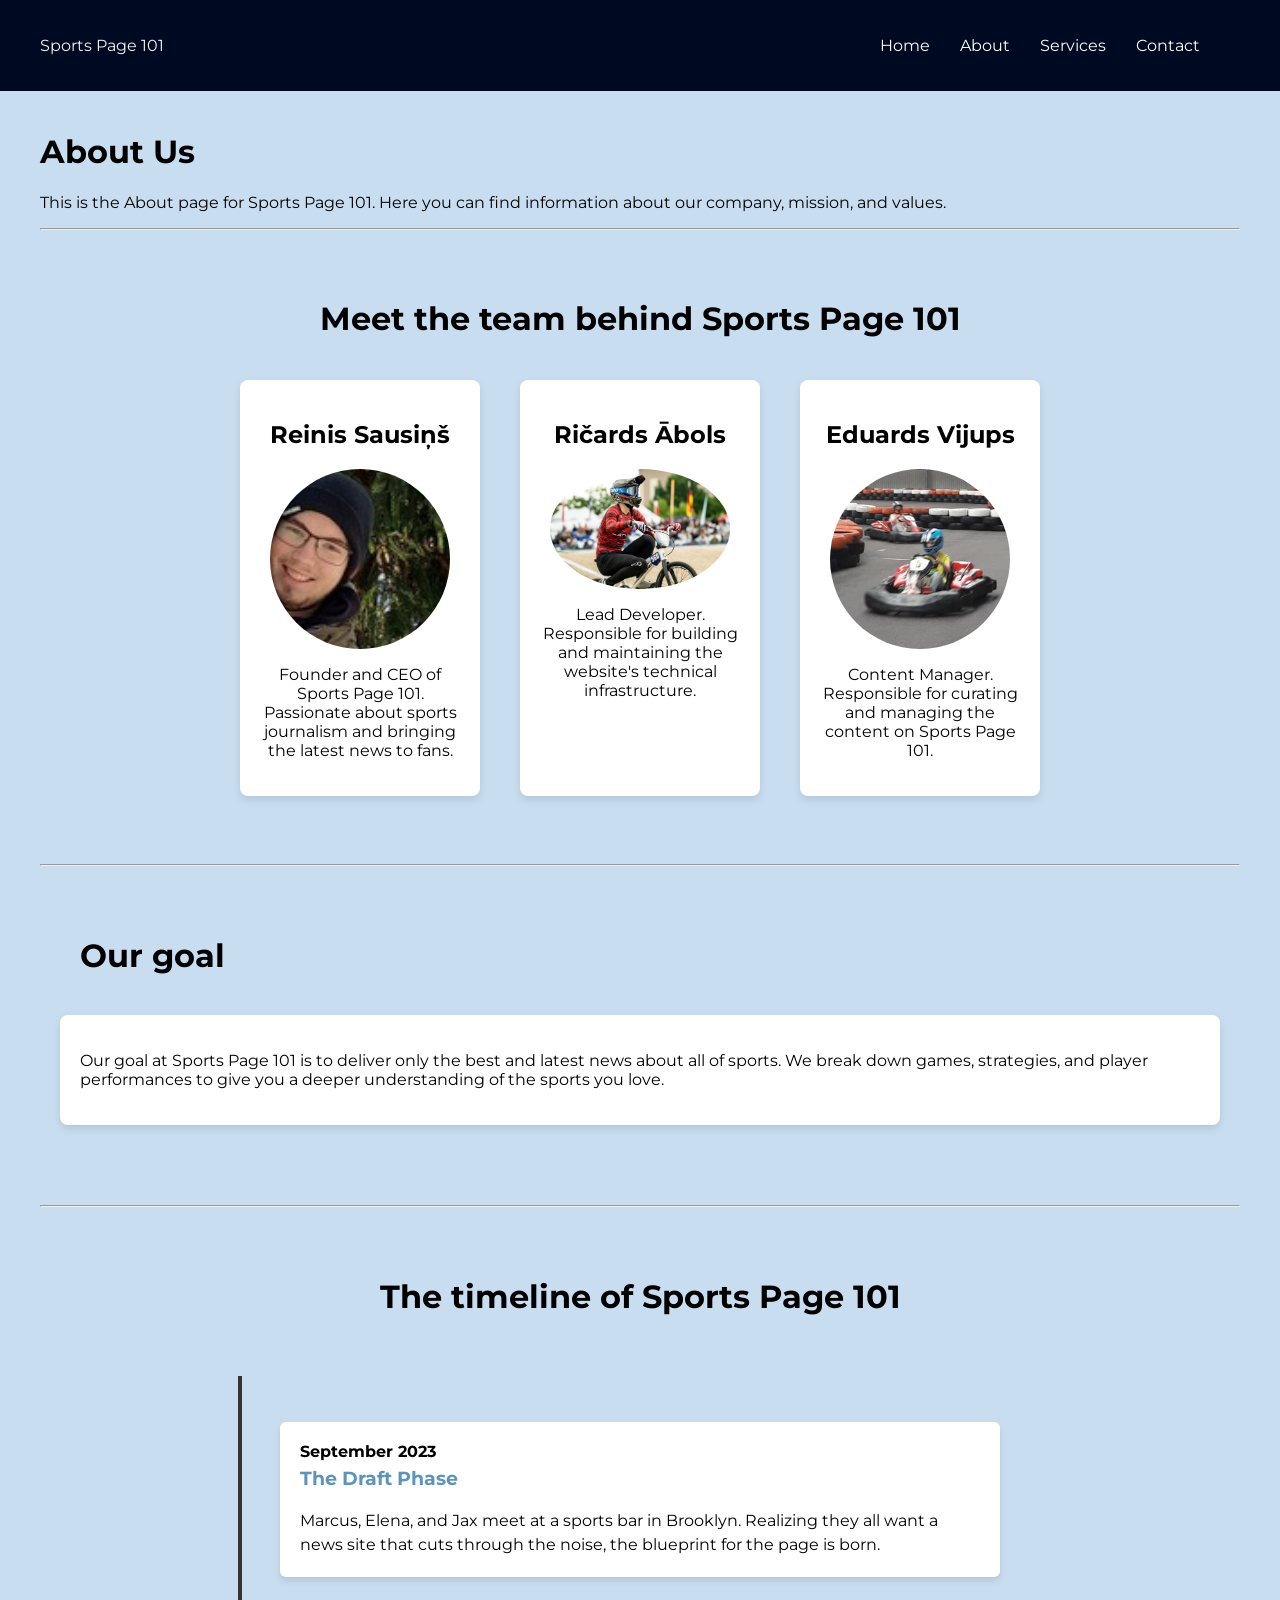
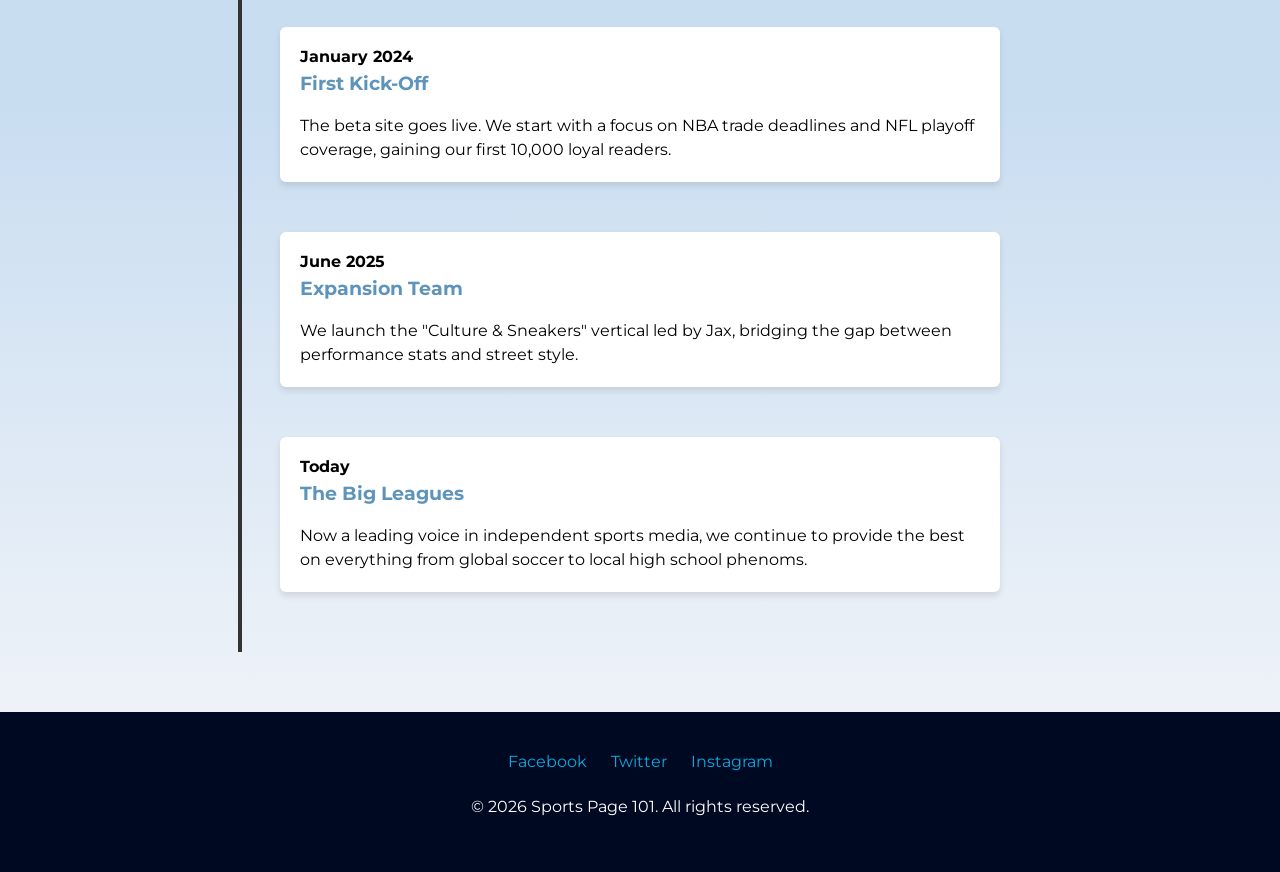
==== html/about.html @ 8d65ed63 "first commit" ====
<!DOCTYPE html>
<html lang="en">
<head>
    <meta charset="UTF-8">
    <meta name="viewport" content="width=device-width, initial-scale=1.0">
    <link rel="stylesheet" href="../css/style.css">
    <link rel="preconnect" href="https://fonts.googleapis.com">
    <link rel="preconnect" href="https://fonts.gstatic.com" crossorigin>
    <link href="https://fonts.googleapis.com/css2?family=Montserrat:ital,wght@0,100..900;1,100..900&display=swap" rel="stylesheet">
    <title>Main Page</title>
</head>
<body>
    <header id="main-header">
        <div class="header-container">
            <div class="header-logo">
                <p>Sports Page 101</p>
            </div>
            <nav class="header-links-container">
                <ul class="header-links">
                    <li><a href="index.html">Home</a></li>
                    <li><a href="about.html">About</a></li>
                    <li><a href="services.html">Services</a></li>
                    <li><a href="contact.html">Contact</a></li>
                </ul>
            </nav>
            <div class="dropdown">
                <button class="dropbtn">
                    Menu
                </button>
                <div class="dropdown-content">
                    <a href="index.html">Home</a>
                    <a href="about.html">About</a>
                    <a href="services.html">Services</a>
                    <a href="contact.html">Contact</a>
                </div>
            </div>
        </div>
    </header>

    <main>
        <div class="main-container">
            <div>
                <h1>About Us</h1>
                <p>This is the About page for Sports Page 101. Here you can find information about our company, mission, and values.</p>
            </div>
            <hr>
            <div class="featured-section">
                <h1>Meet the team behind Sports Page 101</h1>
                <div class="three-column-section">
                    <!-- These cards are also placeholders -->
                    <div class="card">
                        <h2>Reinis Sausiņš</h2>
                        <img src="../images/ReinisPhoto.jpeg" class="about-picture">
                        <p>Founder and CEO of Sports Page 101. Passionate about sports journalism and bringing the latest news to fans.</p>
                    </div>
                    <div class="card">
                        <h2>Ričards Ābols</h2>
                        <img src="../images/RicardsPhoto.JPG" class="about-picture">
                        <p>Lead Developer. Responsible for building and maintaining the website's technical infrastructure.</p>
                    </div>
                    <div class="card">
                        <h2>Eduards Vijups</h2>
                        <img src="../images/EduardsPhoto.jpg" class="about-picture">
                        <p>Content Manager. Responsible for curating and managing the content on Sports Page 101.</p>
                    </div>
                </div>
            </div>
            <hr>
            <h1 class="goal-title">Our goal</h1>
            <div class="goal-card">
                <p>Our goal at Sports Page 101 is to deliver only the best and latest news about all of sports. We break down games, strategies, and player performances to give you a deeper understanding of the sports you love.</p>
            </div>
            <hr>
            <h1 class="timeline-title">The timeline of Sports Page 101</h1>
            <div class="timeline">
                <ul class="timeline-list">
                    <!-- These cards are placeholders for the timeline -->
                    <li class="timeline-item">
                    <div class="timeline-content">
                        <span class="timeline-date">September 2023</span>
                        <h3>The Draft Phase</h3>
                        <p>Marcus, Elena, and Jax meet at a sports bar in Brooklyn. Realizing they all want a news site that cuts through the noise, the blueprint for the page is born.</p>
                    </div>
                    </li>

                    <li class="timeline-item">
                    <div class="timeline-content">
                        <span class="timeline-date">January 2024</span>
                        <h3>First Kick-Off</h3>
                        <p>The beta site goes live. We start with a focus on NBA trade deadlines and NFL playoff coverage, gaining our first 10,000 loyal readers.</p>
                    </div>
                    </li>

                    <li class="timeline-item">
                    <div class="timeline-content">
                        <span class="timeline-date">June 2025</span>
                        <h3>Expansion Team</h3>
                        <p>We launch the "Culture & Sneakers" vertical led by Jax, bridging the gap between performance stats and street style.</p>
                    </div>
                    </li>

                    <li class="timeline-item">
                    <div class="timeline-content">
                        <span class="timeline-date">Today</span>
                        <h3>The Big Leagues</h3>
                        <p>Now a leading voice in independent sports media, we continue to provide the best on everything from global soccer to local high school phenoms.</p>
                    </div>
                    </li>
                </ul>
            </div>
        </div>
    </main>
    <footer id="main-footer">
        <div class="footer-container">
            <div class="footer-social">
                <a href="#">Facebook</a>
                <a href="#">Twitter</a>
                <a href="#">Instagram</a>
            </div>
            <p>&copy; 2026 Sports Page 101. All rights reserved.</p>
        </div>
    </footer>
</body>
</html>
---- css/style.css ----
/* Colors I Used

Background: #c9ddf1
Header and Footer: #000922
Header and Footer Text : #f3f3f4
Link Text: #0ba9dd
Still thinking where to use this: #5e94ba


*/

body {
    /* background-color: #c9ddf1; */
    background-image: linear-gradient(to bottom, #c9ddf1 0%, #c9ddf1 69%, #f8f8fa 100%);
    font-family: 'Montserrat', sans-serif;
    margin: 0;
    padding: 0;
}

/* ==================================================== */
/* ================== Header Section ================== */
/* ==================================================== */

#main-header {
    background-color: #000922;
    color: #f3f3f4;
    padding: 20px 40px;
    text-align: center;
}

.header-container {
    display: flex;
    justify-content: space-between;
    align-items: center;
}

.header-links-container {
    display: flex;
    align-items: center;
    width: 400px;
    height: 50px;
    justify-content: center;
}

.header-links {
    display: flex;
    list-style-type: none;
    width: 350px;
    padding: 0;
    justify-content: space-around;
}

.header-links li a {
    color: white;
    text-decoration: none;
}

.header-links li a:hover {
    color: #afaffb;
    transition: .3s;
}

#scores {
    width: 100px;
    height: 100px;
}

#news {
    width: 100px;
    height: 100px;
}

#stats {
    width: 100px;
    height: 100px;
}

#highlights {
    width: 100px;
    height: 100px;
}

#schedule {
    width: 100px;
    height: 100px;
}

/* The dropdown container */
.dropdown {
    display: none;
    float: left;
    overflow: hidden;
}

/* Dropdown button */
.dropdown .dropbtn {
    font-size: 16px;
    border: none;
    outline: none;
    color: white;
    padding: 14px 16px;
    background-color: inherit;
    font-family: inherit; /* Important for vertical align on mobile phones */
    margin: 0; /* Important for vertical align on mobile phones */
}

/* Dropdown content (hidden by default) */
.dropdown-content {
    display: none;
    position: absolute;
    background-color: #f9f9f9;
    min-width: 160px;
    box-shadow: 0px 8px 16px 0px rgba(0,0,0,0.2);
    z-index: 1;
}

/* Links inside the dropdown */
.dropdown-content a {
    float: none;
    color: black;
    padding: 12px 16px;
    text-decoration: none;
    display: block;
    text-align: left;
}

/* Add a grey background color to dropdown links on hover */
.dropdown-content a:hover {
    background-color: #ddd;
}

/* Show the dropdown menu on hover */
.dropdown:hover .dropdown-content {
    display: block;
}

/* ==================================================== */
/* ================== Home and Others page Section ================== */
/* ==================================================== */

.main-container {
    max-width: 1200px;
    margin: 0 auto;
    padding: 20px;
}

.main-content {
    padding: 20px;
}

.featured-section {
    padding: 40px 20px;
    text-align: center;
    display: flex;
    flex-wrap: wrap;
    justify-content: center;
}

.featured-intro-to-page {
    width: 100%;
    max-width: 800px;
    margin-bottom: 40px;
    display: flex;
    justify-content: center;
}

.featured-intro-to-page .card {
    width: 100%;
    max-width: 900px;
}

.three-column-section {
    display: flex;
    flex-wrap: wrap;
    justify-content: center;
}

.card {
    display: flex;
    flex-direction: column;
    align-items: center;
    background-color: white;
    border-radius: 8px;
    box-shadow: 0 4px 8px rgba(0, 0, 0, 0.1);
    padding: 20px;
    margin: 20px;
    width: 300px;
    text-align: center;
}

.three-column-section .card {
    width: 200px;
}

/* ==================================================== */
/* ================== Service Page Section ================== */
/* ==================================================== */

.services-list {
    display: flex;
    flex-wrap: wrap;
    justify-content: center;
}

/* ==================================================== */
/* ================== Contact page Section ================== */
/* ==================================================== */

.contact-section {
    display: flex;
    flex-wrap: wrap;
    justify-content: center;
    align-items: center;
}

#contact-details ul {
    list-style-type: none;
    padding: 0;
}

.form {
    display: flex;
    flex-direction: column;
    align-items: center;
}

.input,
.textarea {
    display: block;
    width: 80%;
    padding: 15px 18px;
    margin-bottom: 20px;

    font-family: inherit;
    font-style: 1rem;
    color: #4d4d4d;
    
    border: 0;
    background-color: rgba(36, 36, 36, 0.1);
    border-radius: 5px;
}

.textarea {
    height: 100px;
    resize: none;
}

.input::placeholder,
.textarea::placeholder {
    color: #000000;
}

.btn {
    padding: 15px 30px;
    background-color: #5e94ba;
    border: #5e94ba 0.5px solid;
    color: white;
    border-radius: 20px;
    box-shadow: #000000 0px 4px 8px;
}

.btn:hover {
    background-color: rgb(9, 136, 179);
    border-color: rgb(9, 136, 179);
    box-shadow: #000000 0px 6px 12px;
    transition: .3s;
}

/* ==================================================== */
/* ================== About page Section ================== */
/* ==================================================== */

.about-picture {
    border-radius: 50%;
    max-width: 200px;
    width: 90%;
    height: auto;
}

/* Timeline Container */
.timeline {
    position: relative;
    max-width: 800px;
    margin: 40px auto;
    padding: 20px;
}

/* The vertical line */
.timeline::after {
    content: '';
    position: absolute;
    width: 4px;
    background-color: #333;
    top: 0;
    bottom: 0;
    left: 20px;
    margin-left: -2px;
}

/* Timeline List Reset */
.timeline-list {
    list-style-type: none;
    padding: 0;
}

/* Individual Item */
.timeline-item {
    padding: 10px 40px;
    position: relative;
    background-color: inherit;
    margin-bottom: 30px;
}

/* Content Box */
.timeline-content {
    padding: 20px;
    background-color: white;
    position: relative;
    border-radius: 6px;
    box-shadow: 0 4px 6px rgba(0,0,0,0.1);
}

.timeline-content h3 {
    margin-top: 0;
    color: #5e94ba;
    font-size: 1.2rem;
}

.timeline-content p {
    margin-bottom: 0;
    line-height: 1.5;
}

.timeline-date {
    font-weight: bold;
    display: block;
    margin-bottom: 5px;
}

.timeline-title {
    text-align: center;
    margin: 20px;
    margin-top: 50px;
    padding: 20px;
}

.goal-title {
    margin: 20px;
    margin-top: 50px;
    padding: 20px;
}

.goal-card {
    background-color: white;
    border-radius: 8px;
    box-shadow: 0 4px 8px rgba(0, 0, 0, 0.1);
    padding: 20px;
    margin: 20px;
    margin-bottom: 80px;
}


/* ==================================================== */
/* ================== Footer Section ================== */
/* ==================================================== */

#main-footer {
    background-color: #000922;
    color: white;
    padding: 40px;
    text-align: center;
}

.footer-container {
    display: flex;
    flex-direction: column;
    align-items: center;
}

.footer-social {
    margin-bottom: 10px;
}

.footer-social a {
    color: #0ba9dd;
    text-decoration: none;
    margin: 0 10px;
}

.footer-social a:hover {
    text-decoration: underline;
}


/* ==================================================== */
/* ================== Responsive Section ================== */
/* ==================================================== */

@media only screen and (max-width: 850px) {

    .contact-section {
        flex-direction: column-reverse;
    }

}

@media only screen and (max-width: 769px) {
    

    .header-links-container {
        display: none;
    }

    .dropdown {
        display: block;
    }

}

@media only screen and (max-width: 426px) {

    h1 {
        font-size: 24px; 
    }
    
    h2 {
        font-size: 20px;
    }

    p {
        font-size: 14px;
    }

    a {
        font-size: 14px;
    }
    
    .about-picture {
        width: 60%;
    }

    .timeline-item {
        padding: 0;
    }

    .timeline::after {
        display: none;
    }

    .contact-section {
        padding: 0;
    }

}

@media only screen and (max-width: 376px) {

    .card {
        width: 250px;
    }

}

@media only screen and (max-width: 321px) {

    .card {
        width: 200px;
    }

}
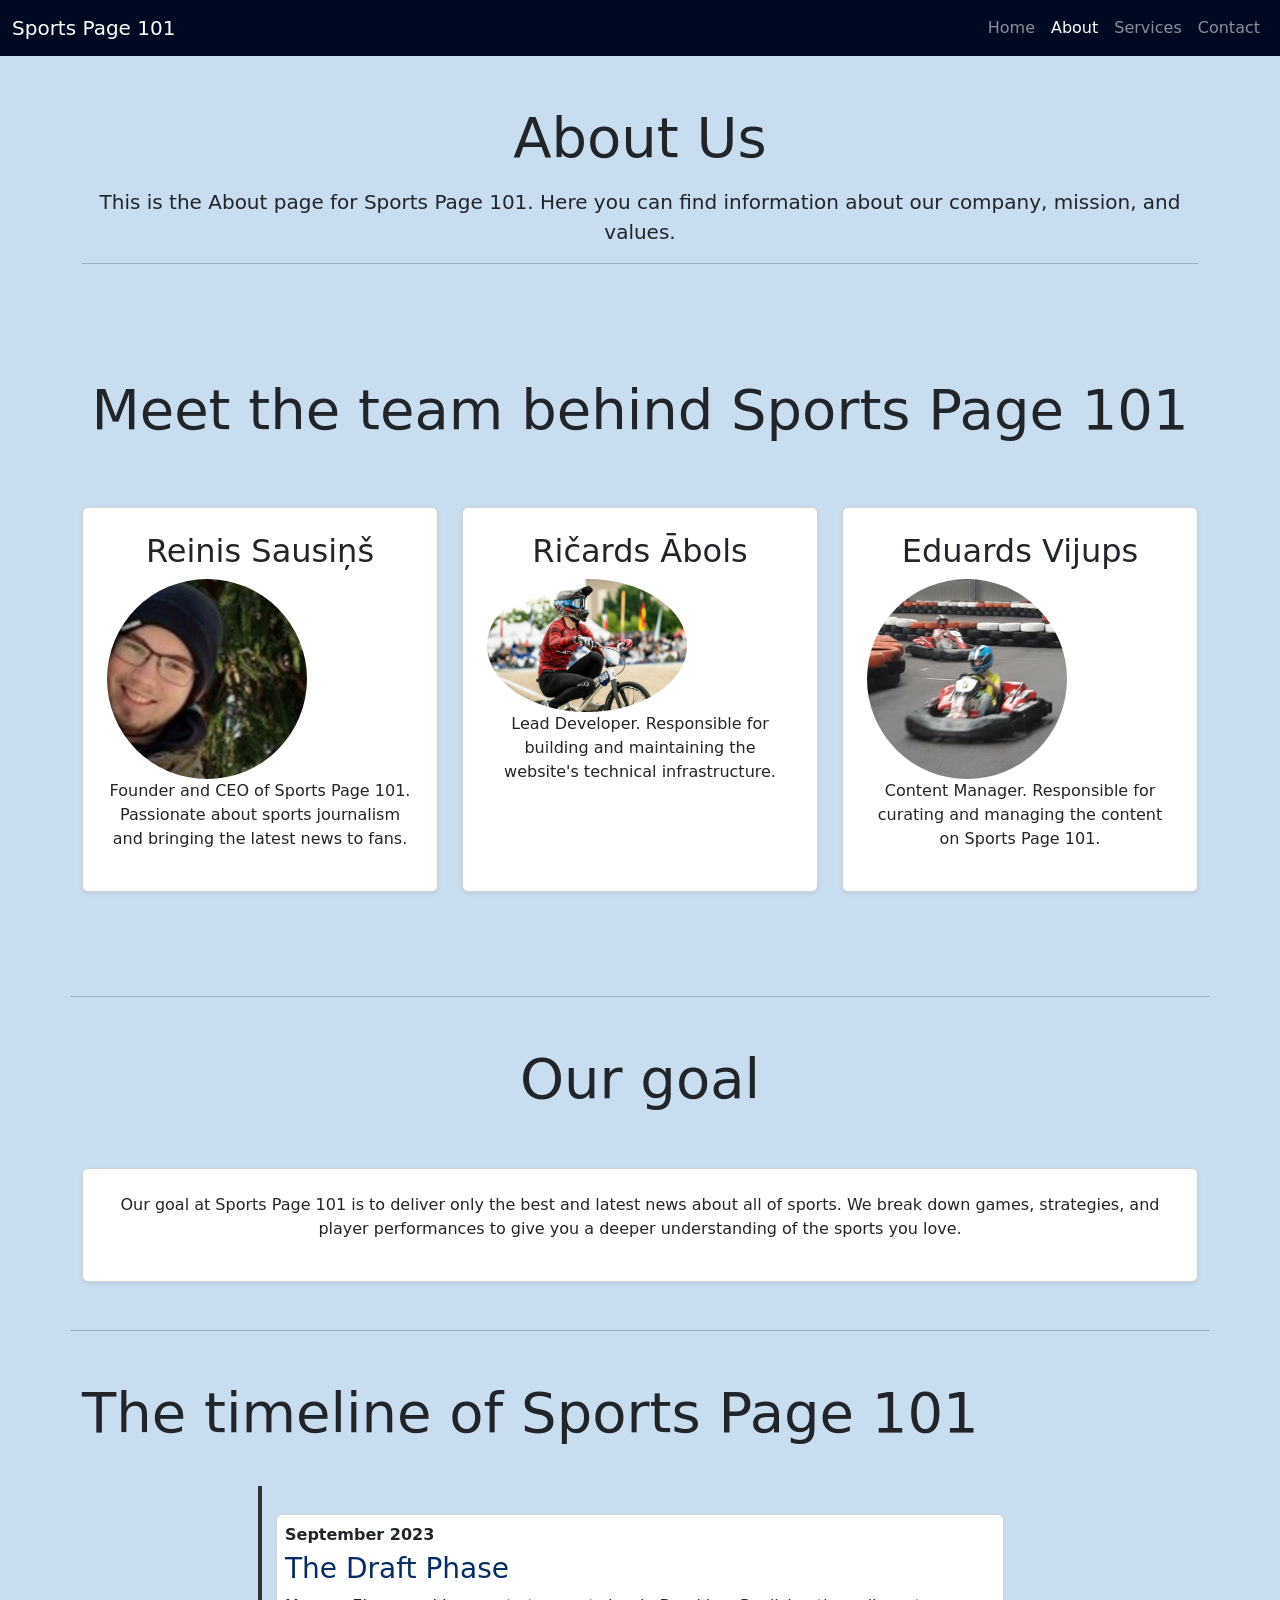
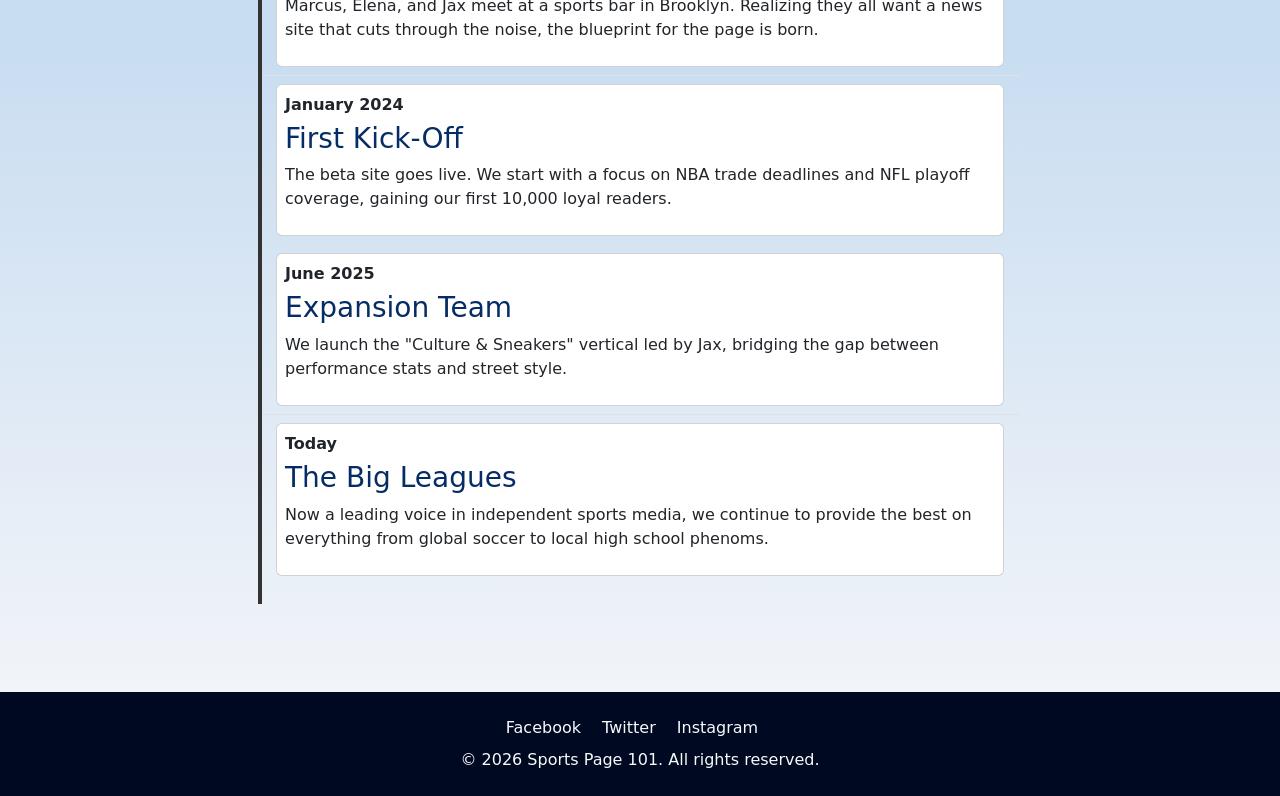
==== commit 16c9e45f: "The project has been updated to have mostly bootstrap elements, majority of css was removed, except " ====
--- a/html/about.html
+++ b/html/about.html
@@ -7,118 +7,142 @@
     <link rel="preconnect" href="https://fonts.googleapis.com">
     <link rel="preconnect" href="https://fonts.gstatic.com" crossorigin>
     <link href="https://fonts.googleapis.com/css2?family=Montserrat:ital,wght@0,100..900;1,100..900&display=swap" rel="stylesheet">
+    <link href="https://cdn.jsdelivr.net/npm/bootstrap@5.3.8/dist/css/bootstrap.min.css" rel="stylesheet" integrity="sha384-sRIl4kxILFvY47J16cr9ZwB07vP4J8+LH7qKQnuqkuIAvNWLzeN8tE5YBujZqJLB" crossorigin="anonymous">
     <title>Main Page</title>
 </head>
 <body>
-    <header id="main-header">
-        <div class="header-container">
-            <div class="header-logo">
-                <p>Sports Page 101</p>
-            </div>
-            <nav class="header-links-container">
-                <ul class="header-links">
-                    <li><a href="index.html">Home</a></li>
-                    <li><a href="about.html">About</a></li>
-                    <li><a href="services.html">Services</a></li>
-                    <li><a href="contact.html">Contact</a></li>
+    <nav class="navbar navbar-expand-lg navbar-dark bg-slightyDarkBlue">
+
+        <div class="container-fluid">
+
+            <a href="#" class="navbar-brand">Sports Page 101</a>
+            <button class="navbar-toggler" type="button" data-bs-toggle="collapse" data-bs-target="#navbarSupportedContent" aria-controls="navbarSupportedContent" aria-expanded="false" aria-label="Toggle navigation">
+                <span class="navbar-toggler-icon"></span>
+            </button>
+            <div class="collapse navbar-collapse" id="navbarSupportedContent">
+                <ul class="navbar-nav ms-auto mb-2 mb-lg-0">
+                    <li class="nav-item">
+                        <a href="index.html" class="nav-link">Home</a>
+                    </li>
+                    <li class="nav-item">
+                        <a href="about.html" class="nav-link active" aria-current="page">About</a>
+                    </li>
+                    <li class="nav-item">
+                        <a href="services.html" class="nav-link">Services</a>
+                    </li>
+                    <li class="nav-item">
+                        <a href="contact.html" class="nav-link">Contact</a>
+                    </li>
                 </ul>
-            </nav>
-            <div class="dropdown">
-                <button class="dropbtn">
-                    Menu
-                </button>
-                <div class="dropdown-content">
-                    <a href="index.html">Home</a>
-                    <a href="about.html">About</a>
-                    <a href="services.html">Services</a>
-                    <a href="contact.html">Contact</a>
-                </div>
             </div>
         </div>
-    </header>
+    </nav>
 
-    <main>
-        <div class="main-container">
+    <section class="py-5">
+        <div class="container text-center">
             <div>
-                <h1>About Us</h1>
-                <p>This is the About page for Sports Page 101. Here you can find information about our company, mission, and values.</p>
+                <h1 class="display-4 fw-normal">About Us</h1>
+                <p class="lead mt-3">This is the About page for Sports Page 101. Here you can find information about our company, mission, and values.</p>
             </div>
             <hr>
-            <div class="featured-section">
-                <h1>Meet the team behind Sports Page 101</h1>
-                <div class="three-column-section">
+        </div>
+    </section>
+    <section class="py-5">
+        <div class="container">
+            <div class="row justify-content-center text-center mb-5">
+                <h1 class="display-4 fw-normal">Meet the team behind Sports Page 101</h1>
+            </div>
+            <div class="row justify-content-center mb-5">
+                <div class="col-md-4 my-2">
                     <!-- These cards are also placeholders -->
-                    <div class="card">
+                    <div class="card h-100 shadow-sm p-4 text-center">
                         <h2>Reinis Sausiņš</h2>
                         <img src="../images/ReinisPhoto.jpeg" class="about-picture">
                         <p>Founder and CEO of Sports Page 101. Passionate about sports journalism and bringing the latest news to fans.</p>
                     </div>
-                    <div class="card">
+                </div>
+                <div class="col-md-4 my-2">
+                    <!-- These cards are also placeholders -->
+                    <div class="card h-100 shadow-sm p-4 text-center">
                         <h2>Ričards Ābols</h2>
                         <img src="../images/RicardsPhoto.JPG" class="about-picture">
                         <p>Lead Developer. Responsible for building and maintaining the website's technical infrastructure.</p>
                     </div>
-                    <div class="card">
+                </div>
+                <div class="col-md-4 my-2">
+                    <!-- These cards are also placeholders -->
+                    <div class="card h-100 shadow-sm p-4 text-center">
                         <h2>Eduards Vijups</h2>
                         <img src="../images/EduardsPhoto.jpg" class="about-picture">
                         <p>Content Manager. Responsible for curating and managing the content on Sports Page 101.</p>
                     </div>
                 </div>
             </div>
-            <hr>
-            <h1 class="goal-title">Our goal</h1>
-            <div class="goal-card">
+        </div>
+    </section>
+    <hr class="container my-0">
+    <section class="py-5">
+        <div class="container">
+            <div class="row justify-content-center text-center mb-5">
+                <h1 class="display-4"><strong>Our goal</strong></h1>
+            </div>
+            <div class="card shadow-sm p-4 text-center">
                 <p>Our goal at Sports Page 101 is to deliver only the best and latest news about all of sports. We break down games, strategies, and player performances to give you a deeper understanding of the sports you love.</p>
             </div>
-            <hr>
-            <h1 class="timeline-title">The timeline of Sports Page 101</h1>
+        </div>
+    </section>
+    <hr class="container my-0">
+    <section class="py-5">
+        <div class="container">
+            <h1 class="display-4 fw-normal">The timeline of Sports Page 101</h1>
             <div class="timeline">
-                <ul class="timeline-list">
+                <ul class="list-group list-group-flush">
                     <!-- These cards are placeholders for the timeline -->
-                    <li class="timeline-item">
-                    <div class="timeline-content">
+                    <li class="list-group-item bg-transparent">
+                    <div class="card p-2">
                         <span class="timeline-date">September 2023</span>
-                        <h3>The Draft Phase</h3>
+                        <h3 class="text-primary-emphasis">The Draft Phase</h3>
                         <p>Marcus, Elena, and Jax meet at a sports bar in Brooklyn. Realizing they all want a news site that cuts through the noise, the blueprint for the page is born.</p>
                     </div>
                     </li>
 
-                    <li class="timeline-item">
-                    <div class="timeline-content">
+                    <li class="list-group-item bg-transparent">
+                    <div class="card p-2">
                         <span class="timeline-date">January 2024</span>
-                        <h3>First Kick-Off</h3>
+                        <h3 class="text-primary-emphasis">First Kick-Off</h3>
                         <p>The beta site goes live. We start with a focus on NBA trade deadlines and NFL playoff coverage, gaining our first 10,000 loyal readers.</p>
                     </div>
                     </li>
 
-                    <li class="timeline-item">
-                    <div class="timeline-content">
+                    <li class="list-group-item bg-transparent">
+                    <div class="card p-2">
                         <span class="timeline-date">June 2025</span>
-                        <h3>Expansion Team</h3>
+                        <h3 class="text-primary-emphasis">Expansion Team</h3>
                         <p>We launch the "Culture & Sneakers" vertical led by Jax, bridging the gap between performance stats and street style.</p>
                     </div>
                     </li>
 
-                    <li class="timeline-item">
-                    <div class="timeline-content">
+                    <li class="list-group-item bg-transparent">
+                    <div class="card p-2">
                         <span class="timeline-date">Today</span>
-                        <h3>The Big Leagues</h3>
+                        <h3 class="text-primary-emphasis">The Big Leagues</h3>
                         <p>Now a leading voice in independent sports media, we continue to provide the best on everything from global soccer to local high school phenoms.</p>
                     </div>
                     </li>
                 </ul>
             </div>
         </div>
-    </main>
-    <footer id="main-footer">
-        <div class="footer-container">
-            <div class="footer-social">
-                <a href="#">Facebook</a>
-                <a href="#">Twitter</a>
-                <a href="#">Instagram</a>
+    </section>
+    <footer class="bg-slightyDarkBlue text-light py-4">
+        <div class="container text-center">
+            <div class="mb-2">
+                <a href="#" class="link-light text-decoration-none me-3 link-opacity-75-hover">Facebook</a>
+                <a href="#" class="link-light text-decoration-none me-3 link-opacity-75-hover">Twitter</a>
+                <a href="#" class="link-light text-decoration-none me-3 link-opacity-75-hover">Instagram</a>
             </div>
-            <p>&copy; 2026 Sports Page 101. All rights reserved.</p>
+            <p class="mb-0">&copy; 2026 Sports Page 101. All rights reserved.</p>
         </div>
     </footer>
+    <script src="https://cdn.jsdelivr.net/npm/bootstrap@5.3.8/dist/js/bootstrap.bundle.min.js" integrity="sha384-FKyoEForCGlyvwx9Hj09JcYn3nv7wiPVlz7YYwJrWVcXK/BmnVDxM+D2scQbITxI" crossorigin="anonymous"></script>
 </body>
 </html>
--- a/css/style.css
+++ b/css/style.css
@@ -17,254 +17,28 @@
     padding: 0;
 }
 
+
 /* ==================================================== */
-/* ================== Header Section ================== */
+/* ========= Bootstrap custom element Section ========= */
 /* ==================================================== */
 
-#main-header {
-    background-color: #000922;
-    color: #f3f3f4;
-    padding: 20px 40px;
-    text-align: center;
+.bg-slightyDarkBlue {
+    background-color:#000922;
 }
 
-.header-container {
-    display: flex;
-    justify-content: space-between;
-    align-items: center;
-}
 
-.header-links-container {
-    display: flex;
-    align-items: center;
-    width: 400px;
-    height: 50px;
-    justify-content: center;
-}
+/* ==================================================== */
+/* =============== Miscellaneous Section ============== */
+/* ==================================================== */
 
-.header-links {
-    display: flex;
-    list-style-type: none;
-    width: 350px;
-    padding: 0;
-    justify-content: space-around;
-}
-
-.header-links li a {
-    color: white;
-    text-decoration: none;
-}
-
-.header-links li a:hover {
-    color: #afaffb;
-    transition: .3s;
-}
-
-#scores {
+.service-images {
     width: 100px;
     height: 100px;
-}
-
-#news {
-    width: 100px;
-    height: 100px;
-}
-
-#stats {
-    width: 100px;
-    height: 100px;
-}
-
-#highlights {
-    width: 100px;
-    height: 100px;
-}
-
-#schedule {
-    width: 100px;
-    height: 100px;
-}
-
-/* The dropdown container */
-.dropdown {
-    display: none;
-    float: left;
-    overflow: hidden;
-}
-
-/* Dropdown button */
-.dropdown .dropbtn {
-    font-size: 16px;
-    border: none;
-    outline: none;
-    color: white;
-    padding: 14px 16px;
-    background-color: inherit;
-    font-family: inherit; /* Important for vertical align on mobile phones */
-    margin: 0; /* Important for vertical align on mobile phones */
-}
-
-/* Dropdown content (hidden by default) */
-.dropdown-content {
-    display: none;
-    position: absolute;
-    background-color: #f9f9f9;
-    min-width: 160px;
-    box-shadow: 0px 8px 16px 0px rgba(0,0,0,0.2);
-    z-index: 1;
-}
-
-/* Links inside the dropdown */
-.dropdown-content a {
-    float: none;
-    color: black;
-    padding: 12px 16px;
-    text-decoration: none;
-    display: block;
-    text-align: left;
-}
-
-/* Add a grey background color to dropdown links on hover */
-.dropdown-content a:hover {
-    background-color: #ddd;
-}
-
-/* Show the dropdown menu on hover */
-.dropdown:hover .dropdown-content {
-    display: block;
-}
-
-/* ==================================================== */
-/* ================== Home and Others page Section ================== */
-/* ==================================================== */
-
-.main-container {
-    max-width: 1200px;
-    margin: 0 auto;
-    padding: 20px;
-}
-
-.main-content {
-    padding: 20px;
-}
-
-.featured-section {
-    padding: 40px 20px;
-    text-align: center;
-    display: flex;
-    flex-wrap: wrap;
-    justify-content: center;
-}
-
-.featured-intro-to-page {
-    width: 100%;
-    max-width: 800px;
-    margin-bottom: 40px;
-    display: flex;
-    justify-content: center;
-}
-
-.featured-intro-to-page .card {
-    width: 100%;
-    max-width: 900px;
-}
-
-.three-column-section {
-    display: flex;
-    flex-wrap: wrap;
-    justify-content: center;
-}
-
-.card {
-    display: flex;
-    flex-direction: column;
-    align-items: center;
-    background-color: white;
-    border-radius: 8px;
-    box-shadow: 0 4px 8px rgba(0, 0, 0, 0.1);
-    padding: 20px;
-    margin: 20px;
-    width: 300px;
-    text-align: center;
-}
-
-.three-column-section .card {
-    width: 200px;
-}
-
-/* ==================================================== */
-/* ================== Service Page Section ================== */
-/* ==================================================== */
-
-.services-list {
-    display: flex;
-    flex-wrap: wrap;
-    justify-content: center;
 }
 
 /* ==================================================== */
 /* ================== Contact page Section ================== */
 /* ==================================================== */
-
-.contact-section {
-    display: flex;
-    flex-wrap: wrap;
-    justify-content: center;
-    align-items: center;
-}
-
-#contact-details ul {
-    list-style-type: none;
-    padding: 0;
-}
-
-.form {
-    display: flex;
-    flex-direction: column;
-    align-items: center;
-}
-
-.input,
-.textarea {
-    display: block;
-    width: 80%;
-    padding: 15px 18px;
-    margin-bottom: 20px;
-
-    font-family: inherit;
-    font-style: 1rem;
-    color: #4d4d4d;
-    
-    border: 0;
-    background-color: rgba(36, 36, 36, 0.1);
-    border-radius: 5px;
-}
-
-.textarea {
-    height: 100px;
-    resize: none;
-}
-
-.input::placeholder,
-.textarea::placeholder {
-    color: #000000;
-}
-
-.btn {
-    padding: 15px 30px;
-    background-color: #5e94ba;
-    border: #5e94ba 0.5px solid;
-    color: white;
-    border-radius: 20px;
-    box-shadow: #000000 0px 4px 8px;
-}
-
-.btn:hover {
-    background-color: rgb(9, 136, 179);
-    border-color: rgb(9, 136, 179);
-    box-shadow: #000000 0px 6px 12px;
-    transition: .3s;
-}
 
 /* ==================================================== */
 /* ================== About page Section ================== */
@@ -297,100 +71,11 @@
     margin-left: -2px;
 }
 
-/* Timeline List Reset */
-.timeline-list {
-    list-style-type: none;
-    padding: 0;
-}
-
-/* Individual Item */
-.timeline-item {
-    padding: 10px 40px;
-    position: relative;
-    background-color: inherit;
-    margin-bottom: 30px;
-}
-
-/* Content Box */
-.timeline-content {
-    padding: 20px;
-    background-color: white;
-    position: relative;
-    border-radius: 6px;
-    box-shadow: 0 4px 6px rgba(0,0,0,0.1);
-}
-
-.timeline-content h3 {
-    margin-top: 0;
-    color: #5e94ba;
-    font-size: 1.2rem;
-}
-
-.timeline-content p {
-    margin-bottom: 0;
-    line-height: 1.5;
-}
-
 .timeline-date {
     font-weight: bold;
     display: block;
     margin-bottom: 5px;
 }
-
-.timeline-title {
-    text-align: center;
-    margin: 20px;
-    margin-top: 50px;
-    padding: 20px;
-}
-
-.goal-title {
-    margin: 20px;
-    margin-top: 50px;
-    padding: 20px;
-}
-
-.goal-card {
-    background-color: white;
-    border-radius: 8px;
-    box-shadow: 0 4px 8px rgba(0, 0, 0, 0.1);
-    padding: 20px;
-    margin: 20px;
-    margin-bottom: 80px;
-}
-
-
-/* ==================================================== */
-/* ================== Footer Section ================== */
-/* ==================================================== */
-
-#main-footer {
-    background-color: #000922;
-    color: white;
-    padding: 40px;
-    text-align: center;
-}
-
-.footer-container {
-    display: flex;
-    flex-direction: column;
-    align-items: center;
-}
-
-.footer-social {
-    margin-bottom: 10px;
-}
-
-.footer-social a {
-    color: #0ba9dd;
-    text-decoration: none;
-    margin: 0 10px;
-}
-
-.footer-social a:hover {
-    text-decoration: underline;
-}
-
 
 /* ==================================================== */
 /* ================== Responsive Section ================== */
@@ -455,16 +140,16 @@
 
 @media only screen and (max-width: 376px) {
 
-    .card {
+    /* .card {
         width: 250px;
-    }
+    } */
 
 }
 
 @media only screen and (max-width: 321px) {
-
+/* 
     .card {
         width: 200px;
-    }
+    } */
 
 }
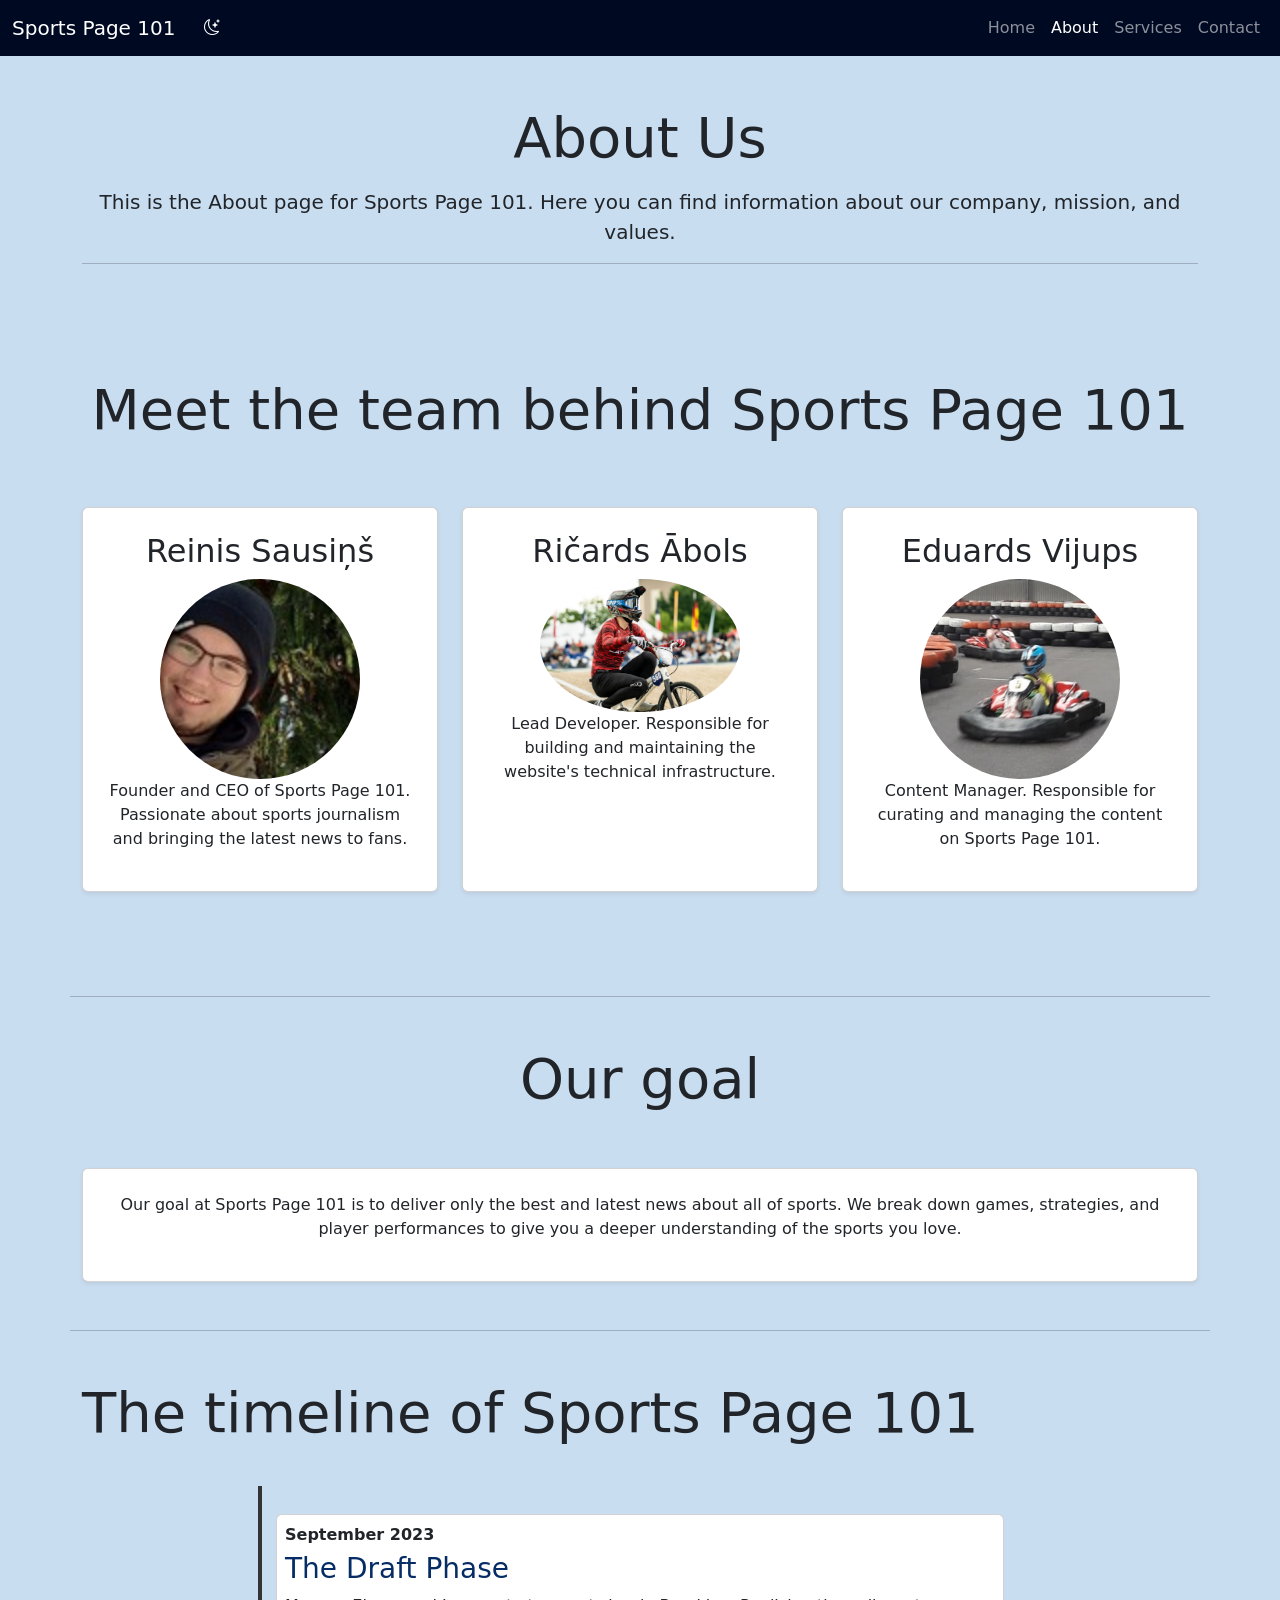
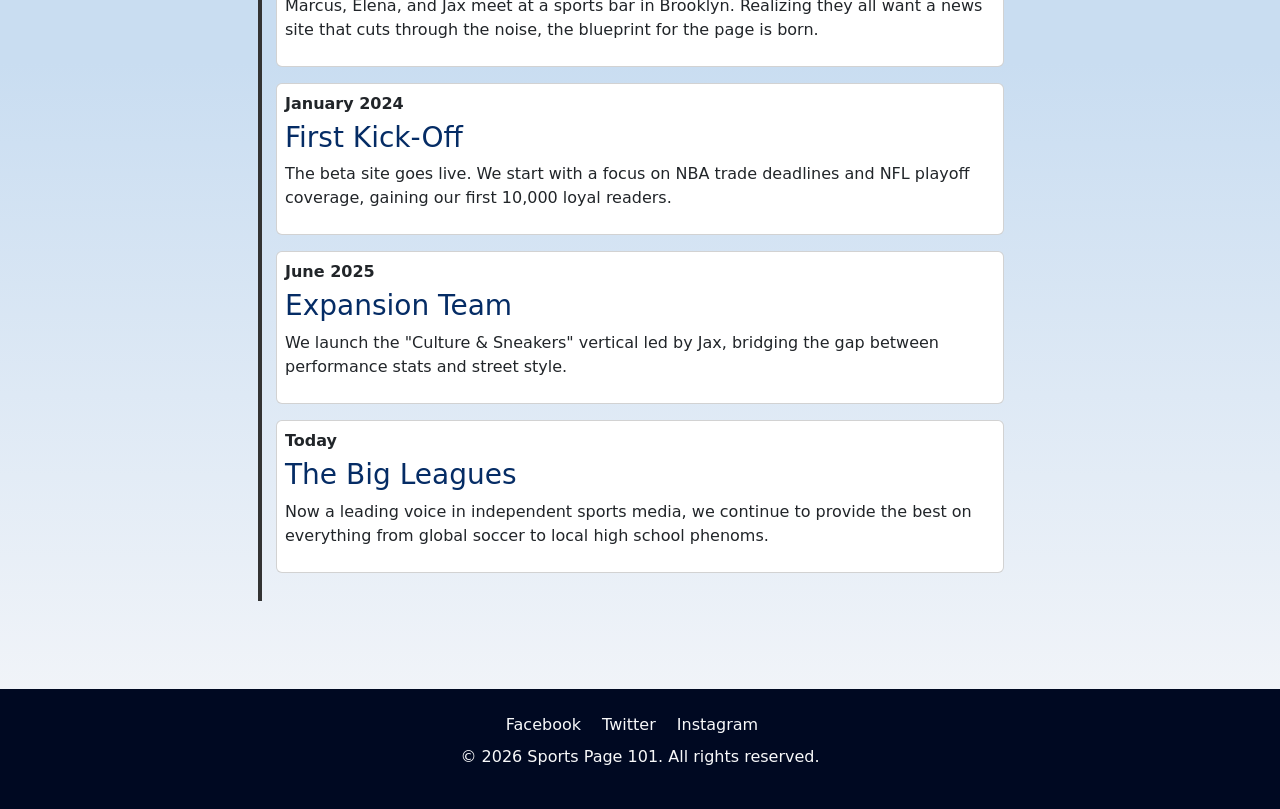
==== commit 29b49c57: "added dark mode + extra, and did header and footer tasks" ====
--- a/html/about.html
+++ b/html/about.html
@@ -8,6 +8,7 @@
     <link rel="preconnect" href="https://fonts.gstatic.com" crossorigin>
     <link href="https://fonts.googleapis.com/css2?family=Montserrat:ital,wght@0,100..900;1,100..900&display=swap" rel="stylesheet">
     <link href="https://cdn.jsdelivr.net/npm/bootstrap@5.3.8/dist/css/bootstrap.min.css" rel="stylesheet" integrity="sha384-sRIl4kxILFvY47J16cr9ZwB07vP4J8+LH7qKQnuqkuIAvNWLzeN8tE5YBujZqJLB" crossorigin="anonymous">
+    <link rel="stylesheet" href="https://cdn.jsdelivr.net/npm/bootstrap-icons@1.11.3/font/bootstrap-icons.min.css">
     <title>Main Page</title>
 </head>
 <body>
@@ -16,6 +17,7 @@
         <div class="container-fluid">
 
             <a href="#" class="navbar-brand">Sports Page 101</a>
+            <button type="button" class="btn text-white" id="themeToggler"><i class="bi bi-moon-stars"></i></button>
             <button class="navbar-toggler" type="button" data-bs-toggle="collapse" data-bs-target="#navbarSupportedContent" aria-controls="navbarSupportedContent" aria-expanded="false" aria-label="Toggle navigation">
                 <span class="navbar-toggler-icon"></span>
             </button>
@@ -57,7 +59,7 @@
                     <!-- These cards are also placeholders -->
                     <div class="card h-100 shadow-sm p-4 text-center">
                         <h2>Reinis Sausiņš</h2>
-                        <img src="../images/ReinisPhoto.jpeg" class="about-picture">
+                        <img src="../images/ReinisPhoto.jpeg" class="about-picture mx-auto d-block">
                         <p>Founder and CEO of Sports Page 101. Passionate about sports journalism and bringing the latest news to fans.</p>
                     </div>
                 </div>
@@ -65,7 +67,7 @@
                     <!-- These cards are also placeholders -->
                     <div class="card h-100 shadow-sm p-4 text-center">
                         <h2>Ričards Ābols</h2>
-                        <img src="../images/RicardsPhoto.JPG" class="about-picture">
+                        <img src="../images/RicardsPhoto.JPG" class="about-picture mx-auto d-block">
                         <p>Lead Developer. Responsible for building and maintaining the website's technical infrastructure.</p>
                     </div>
                 </div>
@@ -73,7 +75,7 @@
                     <!-- These cards are also placeholders -->
                     <div class="card h-100 shadow-sm p-4 text-center">
                         <h2>Eduards Vijups</h2>
-                        <img src="../images/EduardsPhoto.jpg" class="about-picture">
+                        <img src="../images/EduardsPhoto.jpg" class="about-picture mx-auto d-block">
                         <p>Content Manager. Responsible for curating and managing the content on Sports Page 101.</p>
                     </div>
                 </div>
@@ -140,9 +142,10 @@
                 <a href="#" class="link-light text-decoration-none me-3 link-opacity-75-hover">Twitter</a>
                 <a href="#" class="link-light text-decoration-none me-3 link-opacity-75-hover">Instagram</a>
             </div>
-            <p class="mb-0">&copy; 2026 Sports Page 101. All rights reserved.</p>
+            <p class="mb-0">&copy; <p id="dynamicDate"></p> Sports Page 101. All rights reserved.</p>
         </div>
     </footer>
     <script src="https://cdn.jsdelivr.net/npm/bootstrap@5.3.8/dist/js/bootstrap.bundle.min.js" integrity="sha384-FKyoEForCGlyvwx9Hj09JcYn3nv7wiPVlz7YYwJrWVcXK/BmnVDxM+D2scQbITxI" crossorigin="anonymous"></script>
+    <script src="../scripts/script-dm-head-foot.js"></script>
 </body>
 </html>
--- a/css/style.css
+++ b/css/style.css
@@ -8,6 +8,10 @@
 
 
 */
+
+*, *::before, *::after {
+    transition: background-color 0.5s ease, color 0.5s ease;
+}
 
 body {
     /* background-color: #c9ddf1; */
@@ -17,7 +21,6 @@
     padding: 0;
 }
 
-
 /* ==================================================== */
 /* ========= Bootstrap custom element Section ========= */
 /* ==================================================== */
@@ -26,6 +29,10 @@
     background-color:#000922;
 }
 
+
+.list-group-item {
+    border: none !important;
+}
 
 /* ==================================================== */
 /* =============== Miscellaneous Section ============== */
@@ -36,9 +43,72 @@
     height: 100px;
 }
 
-/* ==================================================== */
-/* ================== Contact page Section ================== */
-/* ==================================================== */
+.navbar.scrolled {
+    background-color: #5e94ba;
+}
+
+footer div p.mb-0 {
+    display: inline;
+}
+
+#dynamicDate {
+    display: inline;
+}
+
+.hoverEffect {
+    background-color: #5e94ba;
+}
+
+/* =================================================== */
+/* ================ Dark Mode Section ================ */
+/* =================================================== */
+
+.dark-mode {
+    background-color: #000922 !important;
+    background-image: none;
+    color: #f3f3f4;
+}
+
+.dark-mode .navbar.scrolled {
+    background-color: #02195a;
+}
+
+.dark-mode .bg-slightyDarkBlue {
+    background-color: #0c1838;
+}
+
+.dark-mode .hoverEffect {
+    background-color: #02195a;
+}
+
+.dark-mode .card {
+    background-color: #0c1838;
+    color: #f3f3f4;
+    border-color: #2a3a5a;
+}
+
+.dark-mode .text-primary-emphasis {
+    color: #99bbee !important;
+}
+
+.dark-mode .timeline::after {
+    background-color: #f0f0f0;
+}
+
+.dark-mode .form-control {
+    background-color: #02195a;
+    color: #f3f3f4;
+    border-color: #2a3a5a;
+}
+
+.dark-mode .form-control::placeholder {
+    color: #d9e3ff;
+}
+
+.dark-mode .list-group {
+    --bs-list-group-color: #f3f3f4;
+    --bs-list-group-bg: #02195a;
+}
 
 /* ==================================================== */
 /* ================== About page Section ================== */
@@ -77,6 +147,8 @@
     margin-bottom: 5px;
 }
 
+
+
 /* ==================================================== */
 /* ================== Responsive Section ================== */
 /* ==================================================== */
